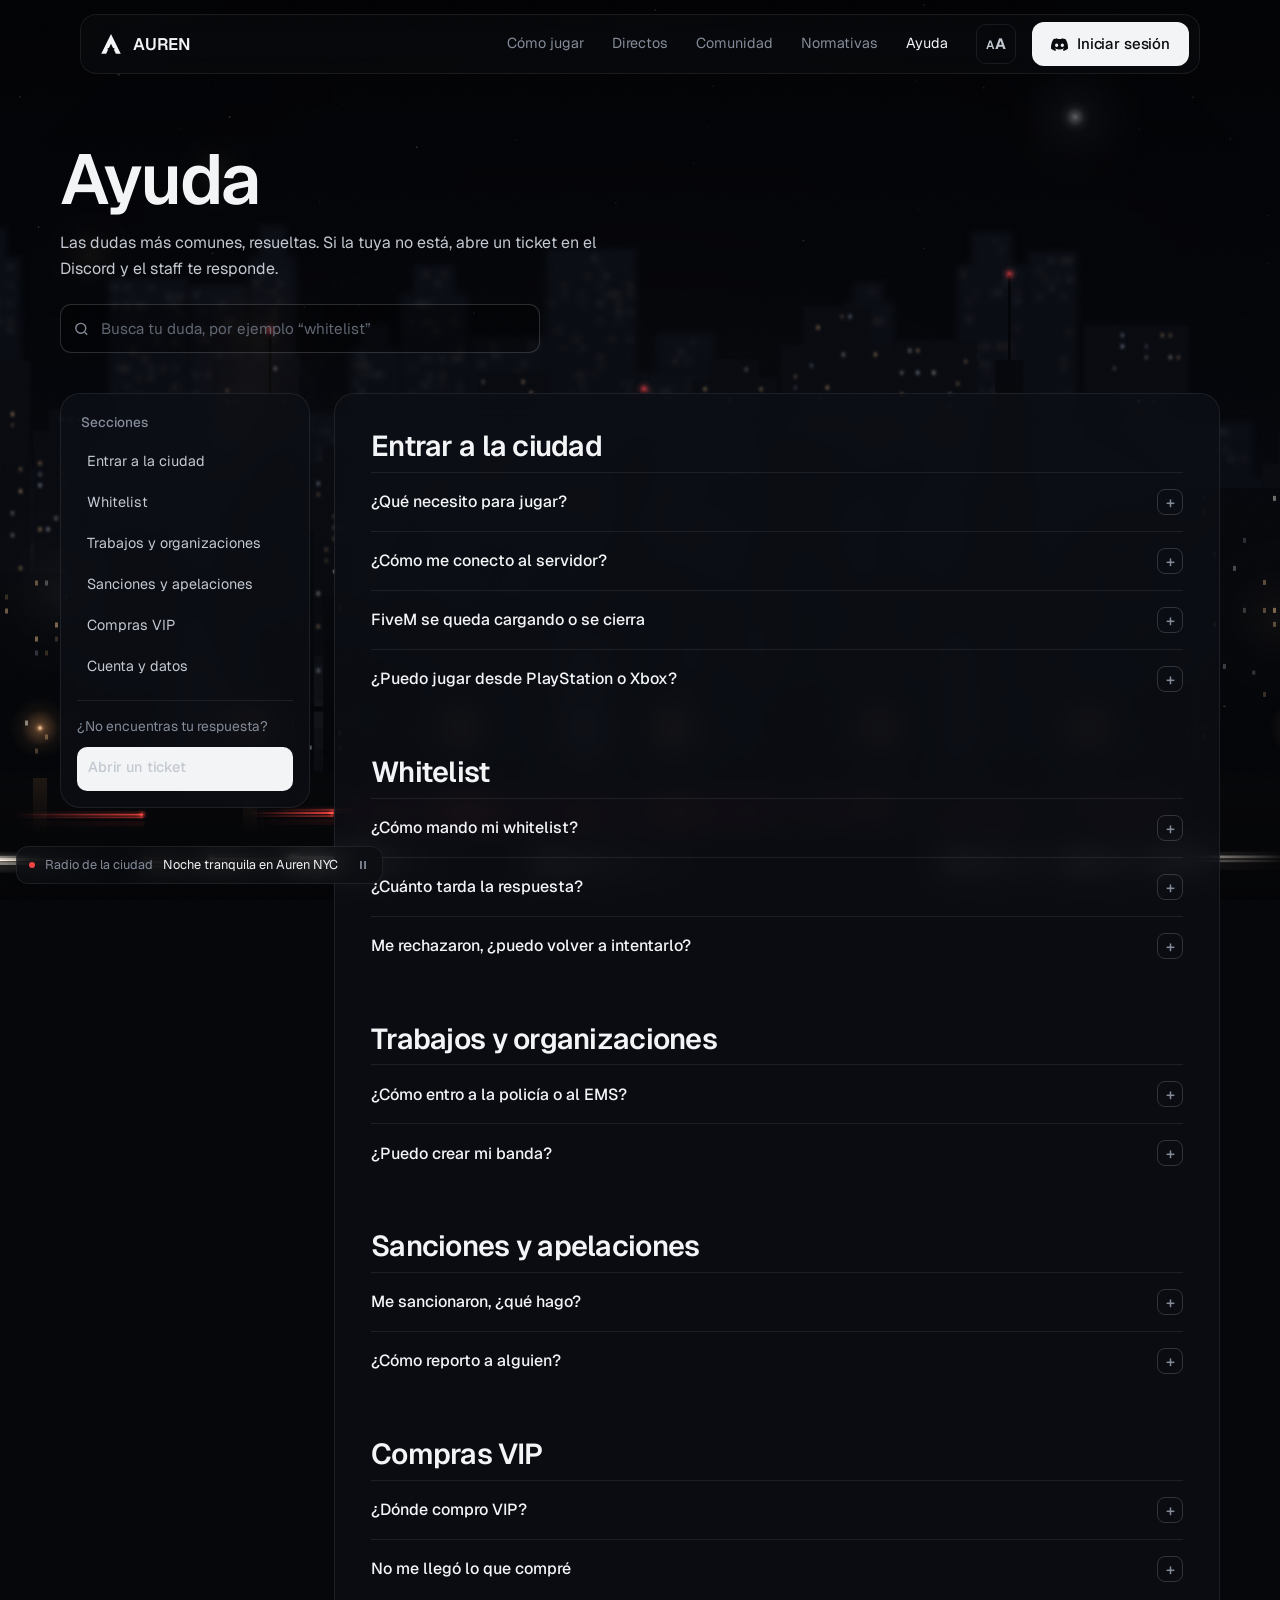
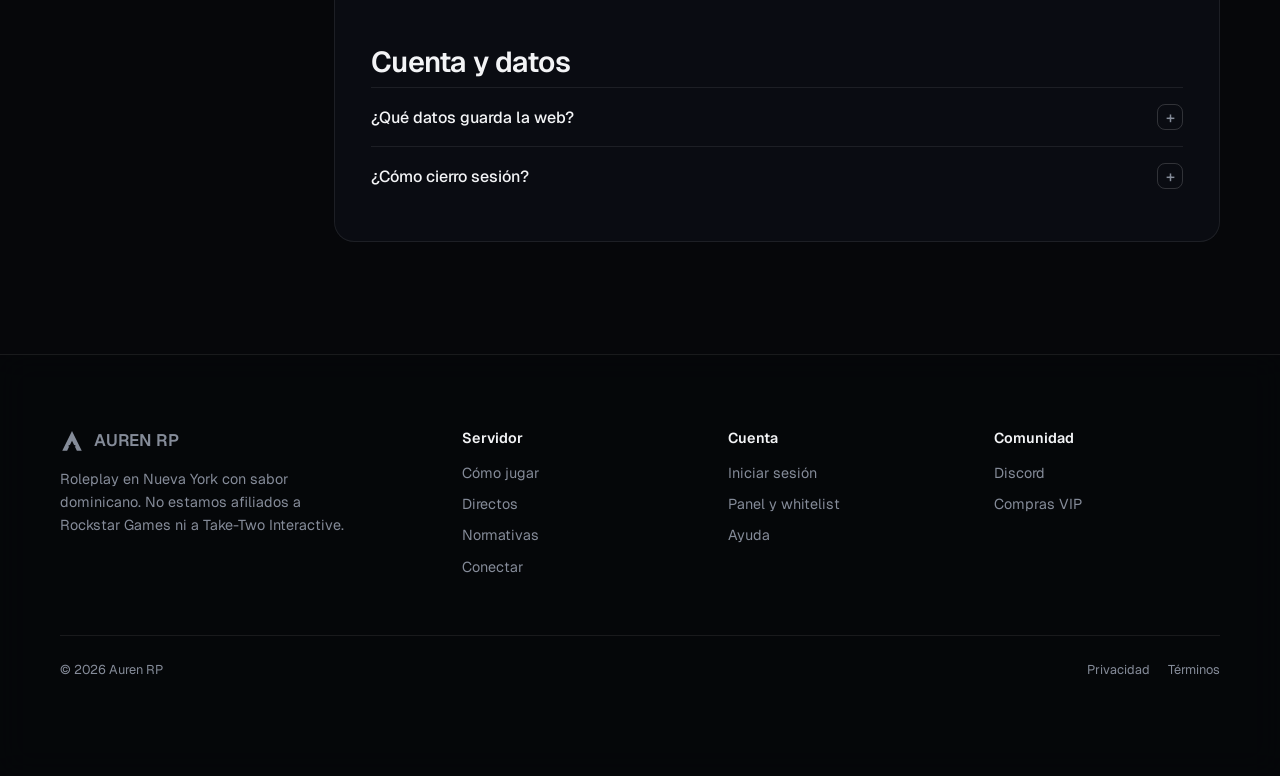
==== public/ayuda.html @ 29934547 "Add files via upload" ====
<!doctype html>
<html lang="es">
<head>
<meta charset="utf-8">
<meta name="viewport" content="width=device-width, initial-scale=1, viewport-fit=cover">
<title>Ayuda · Auren RP</title>
<meta name="description" content="Preguntas frecuentes de Auren RP: cómo entrar, whitelist, trabajos, sanciones, compras VIP y cuenta.">
<meta name="theme-color" content="#06070a">
<link rel="preconnect" href="https://fonts.googleapis.com">
<link rel="preconnect" href="https://fonts.gstatic.com" crossorigin>
<link href="https://fonts.googleapis.com/css2?family=Geist:wght@400;500;600;700&display=swap" rel="stylesheet">
<link rel="stylesheet" href="assets/site.css">
<style>
.help-layout{display:grid;grid-template-columns:250px 1fr;gap:24px;align-items:start}
.help-layout > *{min-width:0}
#faq{padding:clamp(18px,3vw,36px)}
.toc{position:sticky;top:100px;padding:16px}
.toc h2{font-size:.85rem;font-weight:500;color:var(--muted);letter-spacing:0;margin:2px 4px 8px}
.toc ol{list-style:none;display:grid;gap:2px}
.toc a{display:block;padding:8px 10px;border-radius:10px;color:var(--soft);font-size:.9rem}
.toc a:hover{background:var(--surface-2);color:var(--ink)}
.ticket{margin-top:14px;padding-top:14px;border-top:1px solid var(--line);display:grid;gap:10px;font-size:.86rem;color:var(--muted)}
.faq-sec{scroll-margin-top:100px}
.faq-sec + .faq-sec{margin-top:3rem}
.faq-sec h2{font-size:clamp(1.4rem,2.4vw,1.8rem);line-height:1.1;padding-bottom:10px}
details{border-top:1px solid var(--line)}
summary{list-style:none;cursor:pointer;display:flex;justify-content:space-between;align-items:center;gap:16px;padding:16px 0;font-weight:500}
summary::-webkit-details-marker{display:none}
summary .plus{width:26px;height:26px;flex:none;border-radius:8px;border:1px solid var(--line-2);display:grid;place-items:center;color:var(--muted);transition:transform .2s}
details[open] summary .plus{transform:rotate(45deg);color:var(--ink)}
.ans{padding:0 0 18px;color:var(--soft);max-width:66ch;font-size:.95rem}
.ans a{color:var(--ink);text-decoration:underline;text-underline-offset:3px;text-decoration-color:rgba(255,255,255,.35)}
.page-head .search{max-width:480px;margin-top:1.4rem}
.empty{padding:2rem 0;color:var(--muted)}
@media (max-width:960px){
  .help-layout{grid-template-columns:1fr;gap:16px}
  .toc{position:static}
}
</style>
</head>
<body data-page="ayuda" data-city="dim">
<header id="siteHeader"></header>

<main class="wrap">
  <div class="page-head">
    <h1>Ayuda</h1>
    <p>Las dudas más comunes, resueltas. Si la tuya no está, abre un ticket en el Discord y el staff te responde.</p>
    <div class="search">
      <svg viewBox="0 0 24 24" fill="none" stroke="currentColor" stroke-width="2" aria-hidden="true"><circle cx="11" cy="11" r="7"/><path d="m20 20-3.5-3.5"/></svg>
      <input class="input" id="q" type="search" placeholder="Busca tu duda, por ejemplo “whitelist”" aria-label="Buscar en la ayuda" autocomplete="off">
    </div>
  </div>

  <div class="help-layout">
    <nav class="card toc" aria-label="Secciones de ayuda">
      <h2>Secciones</h2>
      <ol id="toc"></ol>
      <div class="ticket">
        ¿No encuentras tu respuesta?
        <a class="btn btn-primary" href="#" data-link="tickets">Abrir un ticket</a>
      </div>
    </nav>
    <div class="card" id="faq"></div>
  </div>
</main>

<footer id="siteFooter"></footer>

<script src="assets/site.js"></script>
<script src="assets/city.js"></script>
<script src="data/ayuda.js"></script>
<script>
(function(){
  const A = window.Auren, F = window.AUREN_AYUDA, esc = A.esc;
  const toc = document.getElementById("toc"), faq = document.getElementById("faq"), q = document.getElementById("q");
  const norm = s => s.normalize("NFD").replace(/[̀-ͯ]/g,"").toLowerCase();
  const strip = s => s.replace(/<[^>]+>/g,"");

  function render(term=""){
    const t = norm(term.trim());
    const secs = F.map(s=>({s, qs: s.preguntas.filter(p=> !t || norm(p.q + " " + strip(p.a)).includes(t))})).filter(x=>x.qs.length);
    toc.innerHTML = F.map(s=>`<li><a href="#${s.id}">${esc(s.nombre)}</a></li>`).join("");
    faq.innerHTML = secs.length ? secs.map(({s,qs})=>`
      <section class="faq-sec" id="${s.id}" style="padding:0">
        <h2>${esc(s.nombre)}</h2>
        ${qs.map(p=>`<details${t?" open":""}><summary>${esc(p.q)}<span class="plus" aria-hidden="true">+</span></summary><div class="ans">${p.a}</div></details>`).join("")}
      </section>`).join("")
      : `<p class="empty">No encontramos nada sobre “${esc(term)}”. Abre un ticket en el Discord y te ayudamos.</p>`;
  }
  q.addEventListener("input", ()=> render(q.value));
  render();
})();
</script>
</body>
</html>
---- public/assets/site.css ----
/* =========================================================
   AUREN RP — estilos compartidos
   Grafito nocturno, blancos suaves y un acento de acero muy discreto
   ========================================================= */
:root{
  --bg:#06070a;
  --bg-2:#0c0f15;
  --surface:rgba(13,16,22,.74);
  --surface-2:rgba(255,255,255,.04);
  --line:rgba(255,255,255,.08);
  --line-2:rgba(255,255,255,.16);
  --ink:#f3f4f6;
  --soft:#c3c8d1;
  --muted:#858c99;
  --accent:#f3f4f6;      /* rellenos sólidos: botón principal, estados activos */
  --on-accent:#0a0b0e;
  --tint:#a9bad6;        /* acero: solo enlaces y foco */
  --ok:#4ade80;
  --warn:#fbbf24;
  --bad:#f87171;
  --font:'Geist', 'Segoe UI', system-ui, -apple-system, sans-serif;
  --radius:14px;
  color-scheme:dark;
}
/* Tamaño de letra (control AA) */
html{font-size:100%}
html[data-text="lg"]{font-size:112.5%}
html[data-text="xl"]{font-size:125%}

*{box-sizing:border-box;margin:0;padding:0}
[hidden]{display:none!important}
html{scroll-behavior:smooth;scroll-padding-top:100px}
body{background:var(--bg);color:var(--ink);font-family:var(--font);font-size:1rem;line-height:1.6;-webkit-font-smoothing:antialiased;overflow-x:hidden;
  font-feature-settings:"ss01","cv11"}
a{color:inherit;text-decoration:none}
img,svg{display:block}
button{font:inherit;color:inherit}
:focus-visible{outline:2px solid var(--tint);outline-offset:3px;border-radius:8px}
.wrap{width:min(1160px,100% - 32px);margin-inline:auto}
main,footer{position:relative;z-index:1}
h1,h2,h3{text-wrap:balance;font-weight:600;letter-spacing:-.025em}
.tnum{font-variant-numeric:tabular-nums}

/* ---------- botones ---------- */
.btn{display:inline-flex;align-items:center;justify-content:center;gap:9px;height:44px;padding:0 18px;border-radius:12px;font-weight:500;font-size:.94rem;
  border:1px solid transparent;cursor:pointer;transition:background .15s,border-color .15s,color .15s;white-space:nowrap;letter-spacing:-.01em}
.btn svg{width:17px;height:17px;flex:none}
.btn-primary{background:var(--accent);color:var(--on-accent)}
.btn-primary:hover{background:#fff}
.btn-ghost{background:var(--surface-2);border-color:var(--line-2);color:var(--ink)}
.btn-ghost:hover{background:rgba(255,255,255,.08)}
.btn[disabled]{opacity:.45;cursor:not-allowed}
.btn-sm{height:36px;padding:0 14px;font-size:.88rem;border-radius:10px}

/* ---------- cabecera ---------- */
.nav{position:fixed;top:14px;left:50%;transform:translateX(-50%);z-index:50;width:min(1120px,100% - 24px);
  display:flex;align-items:center;gap:16px;height:60px;padding:0 10px 0 18px;border-radius:16px;
  background:rgba(10,12,16,.62);backdrop-filter:blur(18px) saturate(140%);-webkit-backdrop-filter:blur(18px) saturate(140%);border:1px solid var(--line)}
.brand{display:flex;align-items:center;gap:10px;font-weight:600;font-size:1.05rem;letter-spacing:-.01em}
.brand svg{width:24px;height:24px}
.nav-links{display:flex;gap:4px;margin-left:auto;font-size:.9rem;color:var(--muted)}
.nav-links a{padding:8px 12px;border-radius:10px;transition:color .15s,background .15s}
.nav-links a:hover{color:var(--ink);background:var(--surface-2)}
.nav-links a[aria-current="page"]{color:var(--ink)}
.icon-btn{width:40px;height:40px;border-radius:10px;border:1px solid var(--line);background:transparent;cursor:pointer;display:grid;place-items:center;flex:none;color:var(--soft)}
.icon-btn:hover{border-color:var(--line-2);color:var(--ink)}
.aa{font-weight:600;font-size:12px;letter-spacing:-.02em}
.aa b{font-size:15px}
.menu-btn{display:none}
.pop{position:absolute;right:0;top:calc(100% + 10px);padding:12px;border-radius:14px;background:#0e1117;border:1px solid var(--line-2);
  box-shadow:0 24px 60px -12px rgba(0,0,0,.85);display:grid;gap:10px;z-index:60}
.textsize{position:relative}
.textsize .pop{width:230px}
.textsize .pop p{font-size:.8rem;color:var(--muted)}
.seg{display:grid;grid-template-columns:repeat(3,1fr);gap:4px;padding:4px;border-radius:10px;background:var(--surface-2);border:1px solid var(--line)}
.seg button{padding:7px 0;border-radius:7px;border:0;background:transparent;cursor:pointer;font-weight:500;font-size:.85rem;color:var(--soft)}
.seg button[aria-pressed="true"]{background:var(--accent);color:var(--on-accent)}

/* auth */
.auth{position:relative}
.user-chip{display:flex;align-items:center;gap:10px;height:40px;padding:0 12px 0 4px;border-radius:12px;border:1px solid var(--line);
  background:var(--surface-2);font-weight:500;font-size:.9rem;cursor:pointer}
.user-chip:hover{border-color:var(--line-2)}
.avatar{width:32px;height:32px;border-radius:9px;background:#1b1f27;display:grid;place-items:center;overflow:hidden;font-weight:600;font-size:15px;flex:none}
.avatar img{width:100%;height:100%;object-fit:cover}
.avatar.lg{width:64px;height:64px;border-radius:16px;font-size:26px}
.user-menu{width:264px}
.who{display:flex;gap:12px;align-items:center}
.who .avatar{width:42px;height:42px;border-radius:11px}
.who b{display:block;font-weight:600}
.who small{color:var(--muted);font-size:.8rem}
.user-menu a{font-size:.9rem;color:var(--soft);padding:6px 4px;border-radius:8px}
.user-menu a:hover{color:var(--ink);background:var(--surface-2)}
.pill{display:inline-flex;align-items:center;gap:8px;font-size:.78rem;font-weight:500;padding:5px 10px;border-radius:999px;border:1px solid var(--line);color:var(--soft);width:max-content;background:var(--surface-2)}
.pill .dot{width:6px;height:6px;border-radius:50%;background:var(--muted)}
.pill.ok .dot{background:var(--ok)}
.pill.warn .dot{background:var(--warn)}
.pill.bad .dot{background:var(--bad)}

.toast{position:fixed;left:50%;bottom:calc(76px + env(safe-area-inset-bottom,0px));transform:translateX(-50%);z-index:80;max-width:min(480px,100% - 32px);
  padding:12px 16px;border-radius:12px;background:#12151c;border:1px solid var(--line-2);font-size:.9rem;box-shadow:0 24px 60px -12px rgba(0,0,0,.85)}

/* ---------- ciudad viva ---------- */
#city{position:fixed;inset:0;width:100%;height:100%;z-index:0;display:block;pointer-events:none}
.radio{position:fixed;z-index:40;left:max(16px, env(safe-area-inset-left, 0px));bottom:calc(16px + env(safe-area-inset-bottom, 0px));
  display:flex;align-items:center;gap:10px;max-width:calc(100% - 32px);height:38px;padding:0 4px 0 12px;border-radius:12px;
  background:rgba(10,12,16,.7);backdrop-filter:blur(14px);-webkit-backdrop-filter:blur(14px);border:1px solid var(--line);font-size:.8rem;color:var(--soft)}
.radio .live{width:6px;height:6px;border-radius:50%;background:#ef4444;flex:none;animation:pulse 1.8s infinite}
.radio .lbl{color:var(--muted);white-space:nowrap}
.radio .msg{white-space:nowrap;overflow:hidden;text-overflow:ellipsis;min-width:0;transition:opacity .4s;color:var(--ink)}
.radio button{flex:none;width:30px;height:30px;border-radius:8px;border:0;background:transparent;cursor:pointer;display:grid;place-items:center;color:var(--muted)}
.radio button:hover{color:var(--ink);background:var(--surface-2)}
@keyframes pulse{50%{opacity:.3}}

/* ---------- secciones ---------- */
section{padding:7rem 0}
.eyebrow{font-size:.85rem;color:var(--muted);margin-bottom:.9rem}
.sec-head{display:flex;justify-content:space-between;align-items:end;gap:24px;margin-bottom:3rem;flex-wrap:wrap}
.sec-head h2{font-size:clamp(2.2rem,4.6vw,3.6rem);line-height:1.02}
.sec-head p{max-width:420px;color:var(--soft)}
.page-head{padding:9rem 0 2.5rem}
.page-head h1{font-size:clamp(2.6rem,6vw,4.4rem);line-height:1}
.page-head p{margin-top:1rem;color:var(--soft);max-width:560px}
.page-head .meta{display:flex;gap:8px;flex-wrap:wrap;margin-top:1.4rem}
.card{background:var(--surface);border:1px solid var(--line);border-radius:20px;backdrop-filter:blur(16px);-webkit-backdrop-filter:blur(16px)}

/* ---------- pie ---------- */
.site-footer{padding:4.5rem 0 calc(6rem + env(safe-area-inset-bottom,0px));margin-top:7rem;border-top:1px solid var(--line);background:rgba(6,7,10,.86);
  backdrop-filter:blur(16px);-webkit-backdrop-filter:blur(16px);font-size:.9rem;color:var(--muted)}
.foot-grid{display:grid;grid-template-columns:1.6fr repeat(3,1fr);gap:40px}
.foot-brand p{margin-top:14px;max-width:300px}
.foot-col h4{font-weight:600;font-size:.9rem;color:var(--ink);margin-bottom:12px}
.foot-col ul{list-style:none;display:grid;gap:8px}
.foot-col a:hover{color:var(--ink)}
.foot-bottom{display:flex;justify-content:space-between;gap:16px;flex-wrap:wrap;margin-top:3.5rem;padding-top:1.5rem;border-top:1px solid var(--line);font-size:.8rem}
.foot-bottom nav{display:flex;gap:18px}
.foot-bottom a:hover{color:var(--ink)}

/* ---------- formularios ---------- */
.field{display:grid;gap:6px}
.field label{font-weight:500;font-size:.92rem}
.field small{color:var(--muted);font-size:.8rem}
.input,textarea.input,select.input{width:100%;padding:.72rem .9rem;border-radius:11px;border:1px solid var(--line-2);background:rgba(0,0,0,.35);color:var(--ink);font:inherit;font-size:.95rem;
  transition:border-color .15s,background .15s}
.input::placeholder{color:#5f6672}
textarea.input{min-height:130px;resize:vertical}
.input:focus{outline:none;border-color:rgba(255,255,255,.45);background:rgba(0,0,0,.5)}
.search{position:relative}
.search svg{position:absolute;left:13px;top:50%;transform:translateY(-50%);width:17px;height:17px;color:var(--muted)}
.search .input{padding-left:40px}

/* ---------- responsive ---------- */
@media (max-width:960px){
  .nav-links{display:none;position:absolute;top:66px;left:0;right:0;flex-direction:column;gap:0;padding:8px;border-radius:16px;background:rgba(10,12,16,.97);border:1px solid var(--line)}
  .nav-links.open{display:flex}
  .nav-links a{padding:13px 14px}
  .menu-btn{display:grid}
  .nav{gap:8px;padding-left:14px}
  .textsize{margin-left:auto}
  .nav .btn{height:40px;padding:0 14px;font-size:.88rem}
  .user-chip .uname{display:none}
  .user-chip{padding-right:4px}
  .foot-grid{grid-template-columns:1fr 1fr}
  .foot-brand{grid-column:1/-1}
  section{padding:5rem 0}
}
@media (max-width:560px){
  .radio .lbl{display:none}
  .nav .btn .lbl-long{display:none}
  .brand span{display:none}
}
@media (prefers-reduced-motion:reduce){
  *{animation:none!important;transition:none!important;scroll-behavior:auto!important}
}
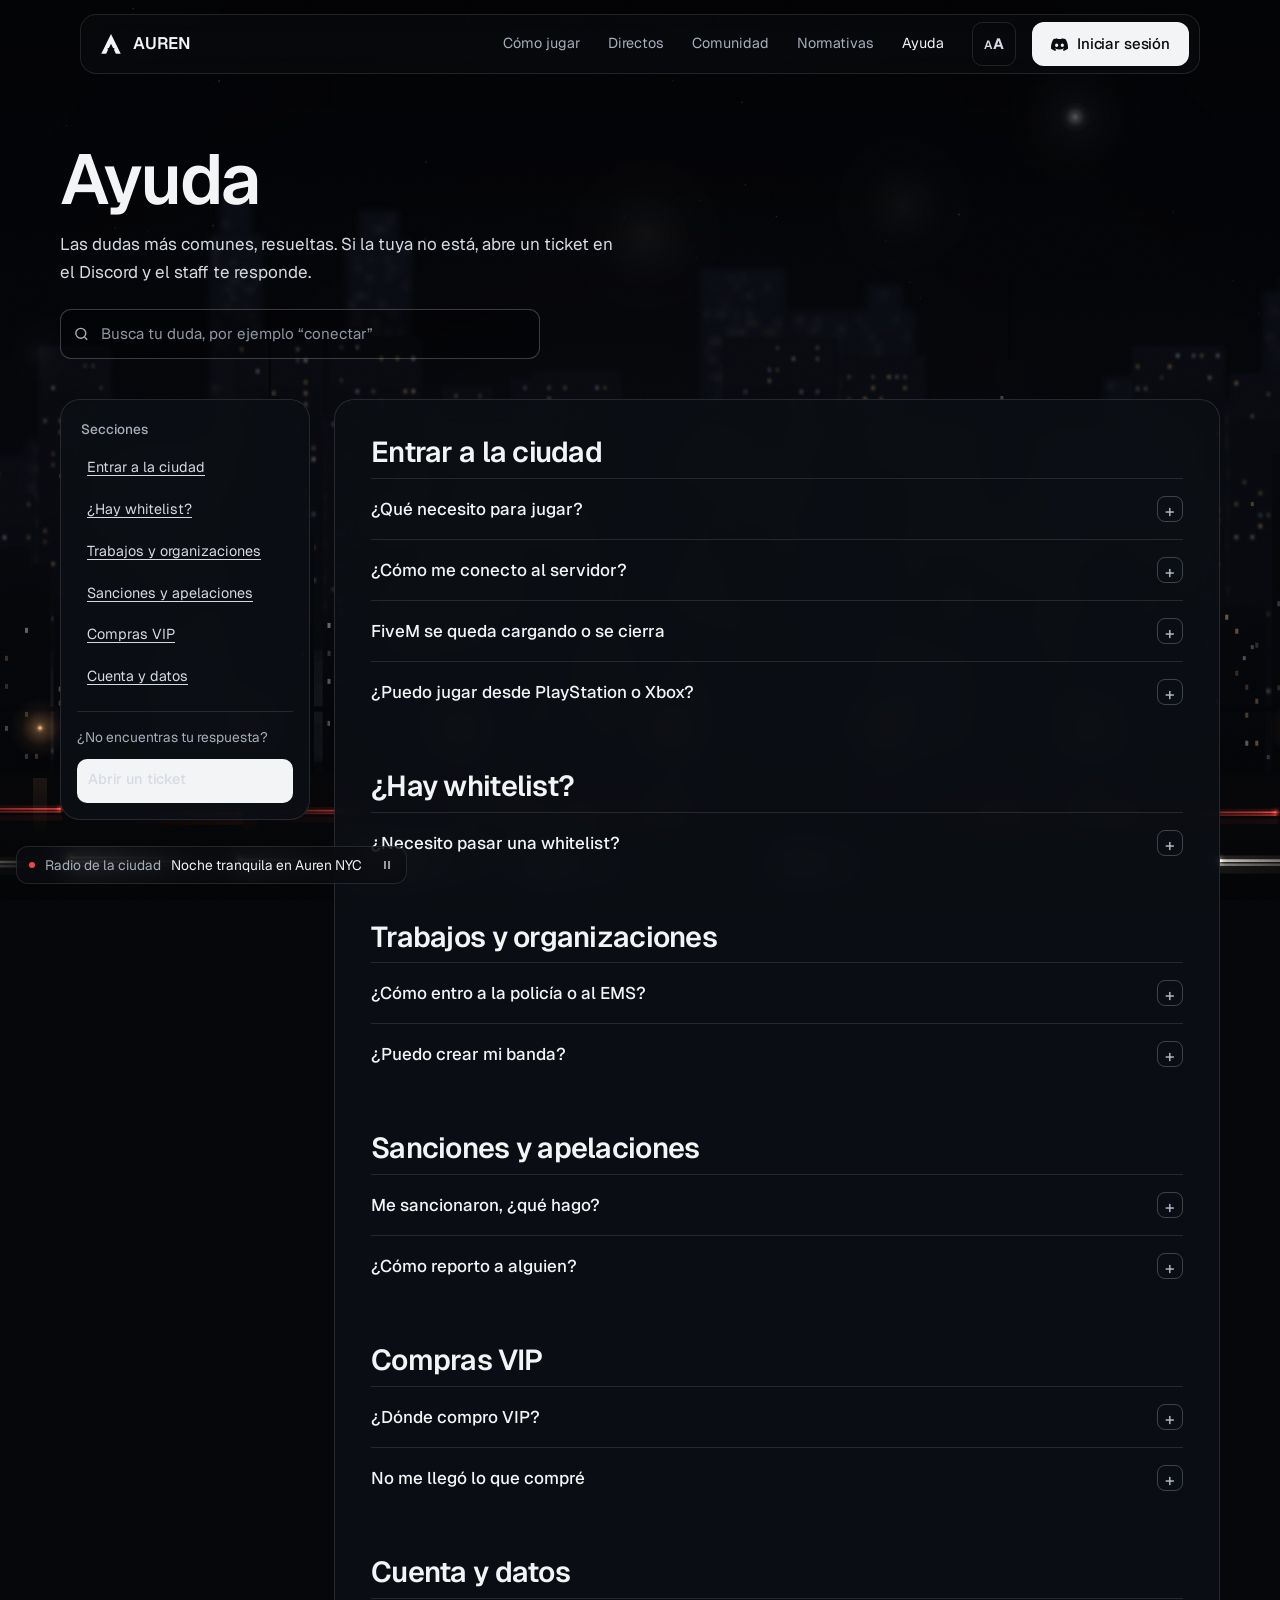
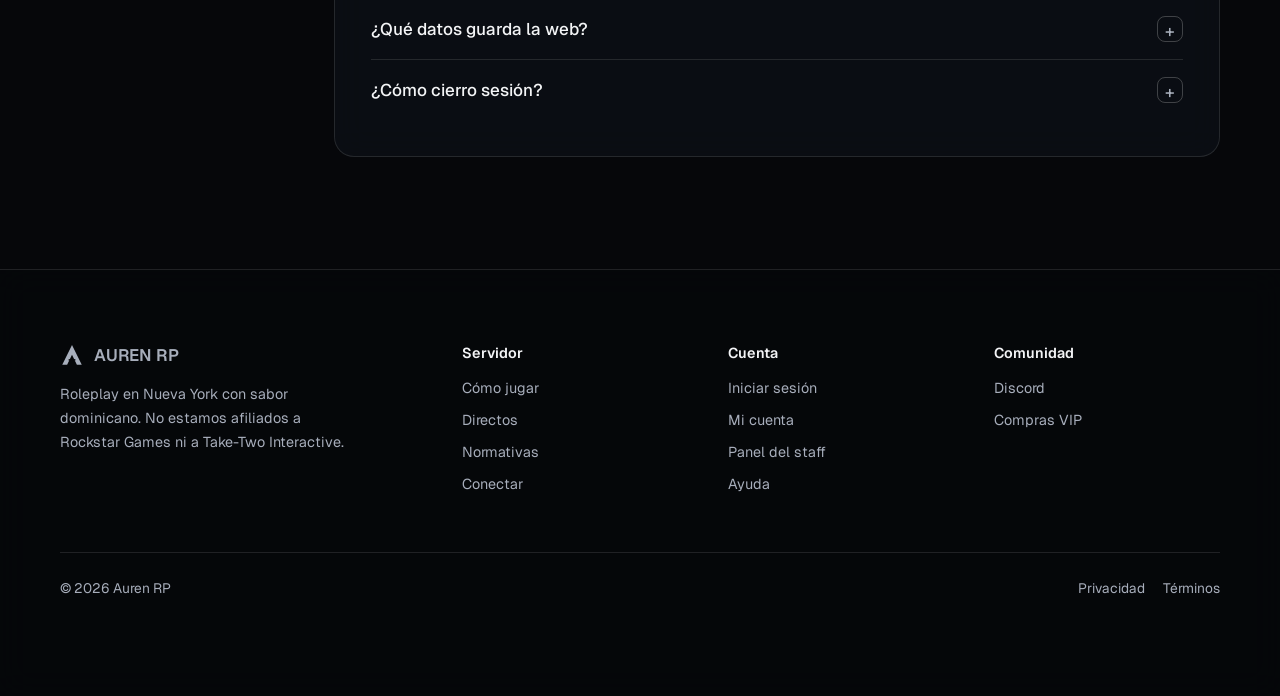
==== commit 07ebfdc0: "Add files via upload" ====
--- a/public/ayuda.html
+++ b/public/ayuda.html
@@ -4,7 +4,7 @@
 <meta charset="utf-8">
 <meta name="viewport" content="width=device-width, initial-scale=1, viewport-fit=cover">
 <title>Ayuda · Auren RP</title>
-<meta name="description" content="Preguntas frecuentes de Auren RP: cómo entrar, whitelist, trabajos, sanciones, compras VIP y cuenta.">
+<meta name="description" content="Preguntas frecuentes de Auren RP: cómo entrar, trabajos, sanciones, compras VIP y cuenta.">
 <meta name="theme-color" content="#06070a">
 <link rel="preconnect" href="https://fonts.googleapis.com">
 <link rel="preconnect" href="https://fonts.gstatic.com" crossorigin>
@@ -47,7 +47,7 @@
     <p>Las dudas más comunes, resueltas. Si la tuya no está, abre un ticket en el Discord y el staff te responde.</p>
     <div class="search">
       <svg viewBox="0 0 24 24" fill="none" stroke="currentColor" stroke-width="2" aria-hidden="true"><circle cx="11" cy="11" r="7"/><path d="m20 20-3.5-3.5"/></svg>
-      <input class="input" id="q" type="search" placeholder="Busca tu duda, por ejemplo “whitelist”" aria-label="Buscar en la ayuda" autocomplete="off">
+      <input class="input" id="q" type="search" placeholder="Busca tu duda, por ejemplo “conectar”" aria-label="Buscar en la ayuda" autocomplete="off">
     </div>
   </div>
 
--- a/public/assets/site.css
+++ b/public/assets/site.css
@@ -5,16 +5,17 @@
 :root{
   --bg:#06070a;
   --bg-2:#0c0f15;
-  --surface:rgba(13,16,22,.74);
+  --surface:rgba(12,15,21,.9);
   --surface-2:rgba(255,255,255,.04);
-  --line:rgba(255,255,255,.08);
-  --line-2:rgba(255,255,255,.16);
+  --line:rgba(255,255,255,.11);
+  --line-2:rgba(255,255,255,.22);
   --ink:#f3f4f6;
-  --soft:#c3c8d1;
-  --muted:#858c99;
+  --soft:#d6dae1;
+  --muted:#a7aebb;
   --accent:#f3f4f6;      /* rellenos sólidos: botón principal, estados activos */
   --on-accent:#0a0b0e;
-  --tint:#a9bad6;        /* acero: solo enlaces y foco */
+  --tint:#b9c8e2;        /* acero: solo enlaces */
+  --focus:#ffd76a;       /* anillo de foco muy visible */
   --ok:#4ade80;
   --warn:#fbbf24;
   --bad:#f87171;
@@ -30,16 +31,37 @@
 *{box-sizing:border-box;margin:0;padding:0}
 [hidden]{display:none!important}
 html{scroll-behavior:smooth;scroll-padding-top:100px}
-body{background:var(--bg);color:var(--ink);font-family:var(--font);font-size:1rem;line-height:1.6;-webkit-font-smoothing:antialiased;overflow-x:hidden;
+body{background:var(--bg);color:var(--ink);font-family:var(--font);font-size:1.0625rem;line-height:1.65;-webkit-font-smoothing:antialiased;overflow-x:hidden;
   font-feature-settings:"ss01","cv11"}
 a{color:inherit;text-decoration:none}
 img,svg{display:block}
 button{font:inherit;color:inherit}
-:focus-visible{outline:2px solid var(--tint);outline-offset:3px;border-radius:8px}
+:focus-visible{outline:3px solid var(--focus);outline-offset:3px;border-radius:8px}
 .wrap{width:min(1160px,100% - 32px);margin-inline:auto}
 main,footer{position:relative;z-index:1}
 h1,h2,h3{text-wrap:balance;font-weight:600;letter-spacing:-.025em}
 .tnum{font-variant-numeric:tabular-nums}
+
+/* ---------- lectura y accesibilidad ---------- */
+.skip-link{position:fixed;left:16px;top:-80px;z-index:100;padding:12px 18px;border-radius:12px;background:var(--focus);color:#111;font-weight:600;transition:top .15s}
+.skip-link:focus{top:16px}
+main a:not(.btn):not(.link):not(.stream):not(.rcode){text-decoration:underline;text-underline-offset:3px;text-decoration-thickness:1px}
+.sr-only{position:absolute;width:1px;height:1px;padding:0;margin:-1px;overflow:hidden;clip:rect(0,0,0,0);white-space:nowrap;border:0}
+/* Letra de alta legibilidad (Atkinson Hyperlegible, pensada para baja visión) */
+html[data-font="legible"]{--font:'Atkinson Hyperlegible Next','Atkinson Hyperlegible','Verdana',system-ui,sans-serif}
+html[data-font="legible"] body{letter-spacing:.01em}
+html[data-font="legible"] h1,html[data-font="legible"] h2,html[data-font="legible"] h3{letter-spacing:-.005em}
+/* Alto contraste: fondo negro liso, texto blanco, bordes marcados y sin la ciudad animada */
+html[data-contrast="high"]{--bg:#000;--surface:#000;--surface-2:#141414;--line:rgba(255,255,255,.45);--line-2:rgba(255,255,255,.7);--ink:#fff;--soft:#fff;--muted:#e8e8e8;--tint:#fff}
+html[data-contrast="high"] #city,html[data-contrast="high"] .grain{display:none}
+html[data-contrast="high"] .card,html[data-contrast="high"] .nav,html[data-contrast="high"] .site-footer,html[data-contrast="high"] .radio{backdrop-filter:none;-webkit-backdrop-filter:none;background:#000}
+html[data-contrast="high"] .hero h1{background:none;-webkit-background-clip:initial;background-clip:initial;color:#fff}
+html[data-contrast="high"] .btn-ghost{border-color:#fff}
+@media (prefers-contrast: more){
+  html:not([data-contrast="normal"]){--surface:#000;--line:rgba(255,255,255,.4);--line-2:rgba(255,255,255,.65);--soft:#fff;--muted:#e8e8e8}
+}
+/* Menos movimiento */
+html[data-motion="reduce"] *{animation:none!important;transition:none!important;scroll-behavior:auto!important}
 
 /* ---------- botones ---------- */
 .btn{display:inline-flex;align-items:center;justify-content:center;gap:9px;height:44px;padding:0 18px;border-radius:12px;font-weight:500;font-size:.94rem;
@@ -62,7 +84,7 @@
 .nav-links a{padding:8px 12px;border-radius:10px;transition:color .15s,background .15s}
 .nav-links a:hover{color:var(--ink);background:var(--surface-2)}
 .nav-links a[aria-current="page"]{color:var(--ink)}
-.icon-btn{width:40px;height:40px;border-radius:10px;border:1px solid var(--line);background:transparent;cursor:pointer;display:grid;place-items:center;flex:none;color:var(--soft)}
+.icon-btn{width:44px;height:44px;border-radius:10px;border:1px solid var(--line);background:transparent;cursor:pointer;display:grid;place-items:center;flex:none;color:var(--soft)}
 .icon-btn:hover{border-color:var(--line-2);color:var(--ink)}
 .aa{font-weight:600;font-size:12px;letter-spacing:-.02em}
 .aa b{font-size:15px}
@@ -70,8 +92,14 @@
 .pop{position:absolute;right:0;top:calc(100% + 10px);padding:12px;border-radius:14px;background:#0e1117;border:1px solid var(--line-2);
   box-shadow:0 24px 60px -12px rgba(0,0,0,.85);display:grid;gap:10px;z-index:60}
 .textsize{position:relative}
-.textsize .pop{width:230px}
-.textsize .pop p{font-size:.8rem;color:var(--muted)}
+.textsize .pop{width:290px;gap:14px}
+.opt{display:flex;align-items:center;justify-content:space-between;gap:12px;width:100%;padding:10px 12px;border-radius:10px;border:1px solid var(--line);background:transparent;cursor:pointer;text-align:left;font-size:.92rem;color:var(--ink)}
+.opt small{display:block;color:var(--muted);font-size:.85rem}
+.opt .sw{width:40px;height:24px;border-radius:999px;background:#2a2f39;position:relative;flex:none;transition:background .15s}
+.opt .sw::after{content:"";position:absolute;top:3px;left:3px;width:18px;height:18px;border-radius:50%;background:#fff;transition:transform .15s}
+.opt[aria-pressed="true"] .sw{background:#22c55e}
+.opt[aria-pressed="true"] .sw::after{transform:translateX(16px)}
+.textsize .pop p{font-size:.88rem;color:var(--muted)}
 .seg{display:grid;grid-template-columns:repeat(3,1fr);gap:4px;padding:4px;border-radius:10px;background:var(--surface-2);border:1px solid var(--line)}
 .seg button{padding:7px 0;border-radius:7px;border:0;background:transparent;cursor:pointer;font-weight:500;font-size:.85rem;color:var(--soft)}
 .seg button[aria-pressed="true"]{background:var(--accent);color:var(--on-accent)}
@@ -88,10 +116,10 @@
 .who{display:flex;gap:12px;align-items:center}
 .who .avatar{width:42px;height:42px;border-radius:11px}
 .who b{display:block;font-weight:600}
-.who small{color:var(--muted);font-size:.8rem}
+.who small{color:var(--muted);font-size:.86rem}
 .user-menu a{font-size:.9rem;color:var(--soft);padding:6px 4px;border-radius:8px}
 .user-menu a:hover{color:var(--ink);background:var(--surface-2)}
-.pill{display:inline-flex;align-items:center;gap:8px;font-size:.78rem;font-weight:500;padding:5px 10px;border-radius:999px;border:1px solid var(--line);color:var(--soft);width:max-content;background:var(--surface-2)}
+.pill{display:inline-flex;align-items:center;gap:8px;font-size:.85rem;font-weight:500;padding:5px 10px;border-radius:999px;border:1px solid var(--line);color:var(--soft);width:max-content;background:var(--surface-2)}
 .pill .dot{width:6px;height:6px;border-radius:50%;background:var(--muted)}
 .pill.ok .dot{background:var(--ok)}
 .pill.warn .dot{background:var(--warn)}
@@ -104,7 +132,7 @@
 #city{position:fixed;inset:0;width:100%;height:100%;z-index:0;display:block;pointer-events:none}
 .radio{position:fixed;z-index:40;left:max(16px, env(safe-area-inset-left, 0px));bottom:calc(16px + env(safe-area-inset-bottom, 0px));
   display:flex;align-items:center;gap:10px;max-width:calc(100% - 32px);height:38px;padding:0 4px 0 12px;border-radius:12px;
-  background:rgba(10,12,16,.7);backdrop-filter:blur(14px);-webkit-backdrop-filter:blur(14px);border:1px solid var(--line);font-size:.8rem;color:var(--soft)}
+  background:rgba(10,12,16,.7);backdrop-filter:blur(14px);-webkit-backdrop-filter:blur(14px);border:1px solid var(--line);font-size:.86rem;color:var(--soft)}
 .radio .live{width:6px;height:6px;border-radius:50%;background:#ef4444;flex:none;animation:pulse 1.8s infinite}
 .radio .lbl{color:var(--muted);white-space:nowrap}
 .radio .msg{white-space:nowrap;overflow:hidden;text-overflow:ellipsis;min-width:0;transition:opacity .4s;color:var(--ink)}
@@ -132,17 +160,17 @@
 .foot-col h4{font-weight:600;font-size:.9rem;color:var(--ink);margin-bottom:12px}
 .foot-col ul{list-style:none;display:grid;gap:8px}
 .foot-col a:hover{color:var(--ink)}
-.foot-bottom{display:flex;justify-content:space-between;gap:16px;flex-wrap:wrap;margin-top:3.5rem;padding-top:1.5rem;border-top:1px solid var(--line);font-size:.8rem}
+.foot-bottom{display:flex;justify-content:space-between;gap:16px;flex-wrap:wrap;margin-top:3.5rem;padding-top:1.5rem;border-top:1px solid var(--line);font-size:.86rem}
 .foot-bottom nav{display:flex;gap:18px}
 .foot-bottom a:hover{color:var(--ink)}
 
 /* ---------- formularios ---------- */
 .field{display:grid;gap:6px}
 .field label{font-weight:500;font-size:.92rem}
-.field small{color:var(--muted);font-size:.8rem}
+.field small{color:var(--muted);font-size:.86rem}
 .input,textarea.input,select.input{width:100%;padding:.72rem .9rem;border-radius:11px;border:1px solid var(--line-2);background:rgba(0,0,0,.35);color:var(--ink);font:inherit;font-size:.95rem;
   transition:border-color .15s,background .15s}
-.input::placeholder{color:#5f6672}
+.input::placeholder{color:#8f96a2}
 textarea.input{min-height:130px;resize:vertical}
 .input:focus{outline:none;border-color:rgba(255,255,255,.45);background:rgba(0,0,0,.5)}
 .search{position:relative}
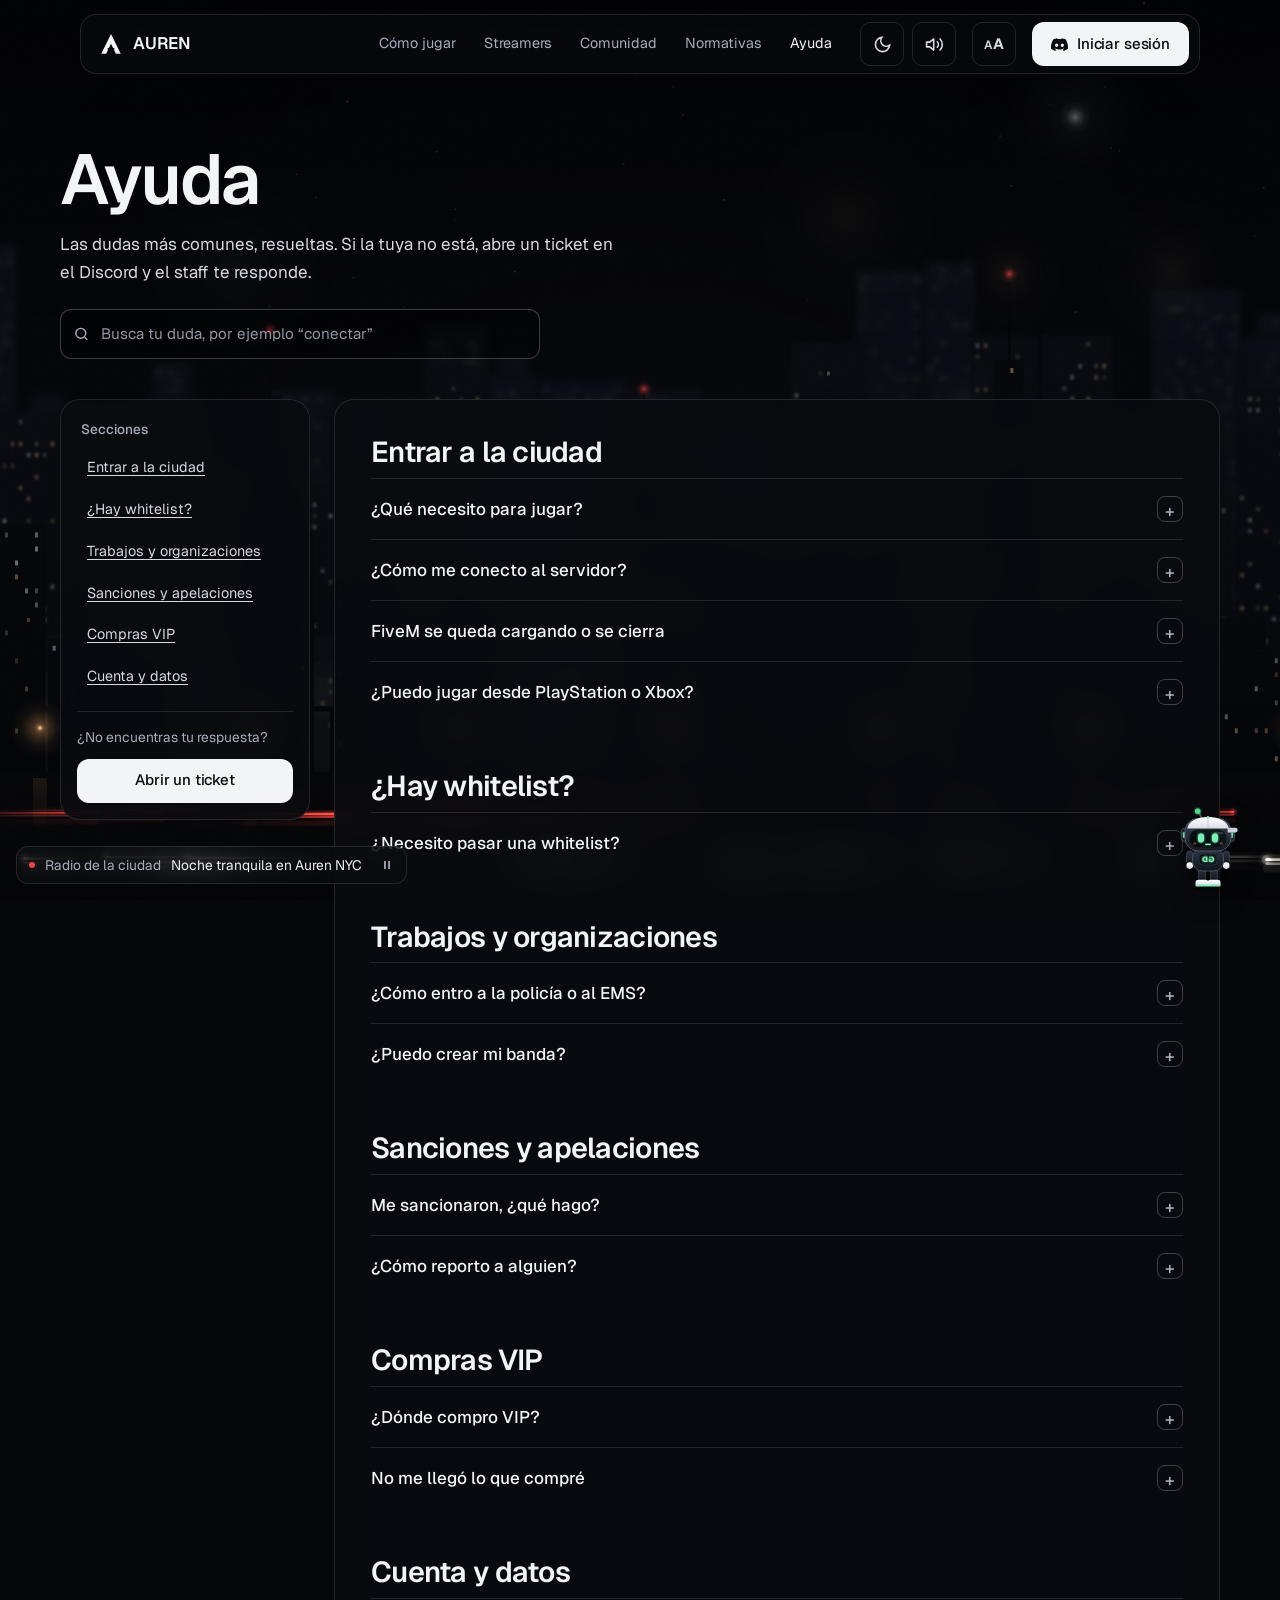
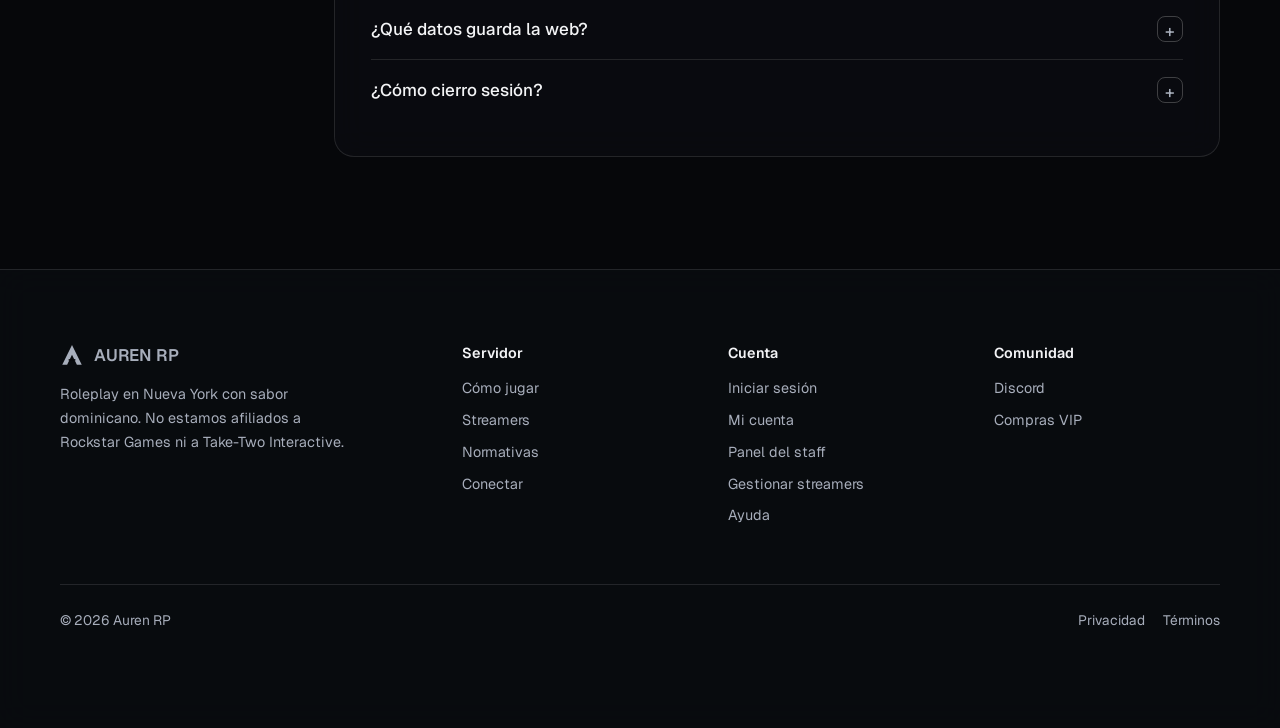
==== commit da4ff4ff: "Add files via upload" ====
--- a/public/ayuda.html
+++ b/public/ayuda.html
@@ -2,6 +2,7 @@
 <html lang="es">
 <head>
 <meta charset="utf-8">
+<script>try{var t=localStorage.getItem("auren_theme");if(t==="light"){document.documentElement.dataset.theme="light"}if(localStorage.getItem("auren_sound")==="off"){document.documentElement.dataset.sound="off"}}catch(e){}</script>
 <meta name="viewport" content="width=device-width, initial-scale=1, viewport-fit=cover">
 <title>Ayuda · Auren RP</title>
 <meta name="description" content="Preguntas frecuentes de Auren RP: cómo entrar, trabajos, sanciones, compras VIP y cuenta.">
@@ -17,8 +18,8 @@
 .toc{position:sticky;top:100px;padding:16px}
 .toc h2{font-size:.85rem;font-weight:500;color:var(--muted);letter-spacing:0;margin:2px 4px 8px}
 .toc ol{list-style:none;display:grid;gap:2px}
-.toc a{display:block;padding:8px 10px;border-radius:10px;color:var(--soft);font-size:.9rem}
-.toc a:hover{background:var(--surface-2);color:var(--ink)}
+.toc a:not(.btn){display:block;padding:8px 10px;border-radius:10px;color:var(--soft);font-size:.9rem}
+.toc a:not(.btn):hover{background:var(--surface-2);color:var(--ink)}
 .ticket{margin-top:14px;padding-top:14px;border-top:1px solid var(--line);display:grid;gap:10px;font-size:.86rem;color:var(--muted)}
 .faq-sec{scroll-margin-top:100px}
 .faq-sec + .faq-sec{margin-top:3rem}
@@ -29,7 +30,7 @@
 summary .plus{width:26px;height:26px;flex:none;border-radius:8px;border:1px solid var(--line-2);display:grid;place-items:center;color:var(--muted);transition:transform .2s}
 details[open] summary .plus{transform:rotate(45deg);color:var(--ink)}
 .ans{padding:0 0 18px;color:var(--soft);max-width:66ch;font-size:.95rem}
-.ans a{color:var(--ink);text-decoration:underline;text-underline-offset:3px;text-decoration-color:rgba(255,255,255,.35)}
+.ans a{color:var(--ink);text-decoration:underline;text-underline-offset:3px;text-decoration-color:rgb(var(--fg) / .35)}
 .page-head .search{max-width:480px;margin-top:1.4rem}
 .empty{padding:2rem 0;color:var(--muted)}
 @media (max-width:960px){
--- a/public/assets/site.css
+++ b/public/assets/site.css
@@ -3,12 +3,19 @@
    Grafito nocturno, blancos suaves y un acento de acero muy discreto
    ========================================================= */
 :root{
+  /* colores base en RGB (se cambian en el modo blanco) */
+  --fg:255 255 255;      /* líneas y rellenos suaves */
+  --bgc:10 12 16;        /* superficies de cristal */
+  --sink:0 0 0;          /* sombras y huecos */
+  --panel:#0d1016;       /* paneles y diálogos */
+  --panel-2:#0b0d12;
+  --chip:#1b1f27;
   --bg:#06070a;
   --bg-2:#0c0f15;
-  --surface:rgba(12,15,21,.9);
-  --surface-2:rgba(255,255,255,.04);
-  --line:rgba(255,255,255,.11);
-  --line-2:rgba(255,255,255,.22);
+  --surface:rgb(var(--bgc) / .9);
+  --surface-2:rgb(var(--fg) / .04);
+  --line:rgb(var(--fg) / .11);
+  --line-2:rgb(var(--fg) / .22);
   --ink:#f3f4f6;
   --soft:#d6dae1;
   --muted:#a7aebb;
@@ -23,6 +30,55 @@
   --radius:14px;
   color-scheme:dark;
 }
+/* ---------- Modo blanco ---------- */
+html[data-theme="light"]{
+  --fg:10 12 16; --bgc:255 255 255; --sink:90 100 120;
+  --panel:#ffffff; --panel-2:#f3f4f7; --chip:#e7eaef;
+  --bg:#eef0f3; --bg-2:#ffffff;
+  --surface:rgb(255 255 255 / .9); --surface-2:rgb(10 12 16 / .045);
+  --line:rgb(10 12 16 / .13); --line-2:rgb(10 12 16 / .26);
+  --ink:#0b0d12; --soft:#2b313c; --muted:#58606e;
+  --accent:#0b0d12; --on-accent:#ffffff; --tint:#24538f; --focus:#c2410c;
+  --ok:#15803d; --warn:#b45309; --bad:#b91c1c;
+  color-scheme:light;
+}
+html[data-theme="light"] body{background:radial-gradient(1200px 600px at 70% -10%,#ffffff,transparent 70%),var(--bg)}
+html[data-theme="light"] #city{display:none}
+html[data-theme="light"] .grain{display:none}
+html[data-theme="light"] .btn-primary:hover{background:#262b35}
+html[data-theme="light"] .hero h1{background:linear-gradient(180deg,#0b0d12 30%,rgb(10 12 16 / .55));-webkit-background-clip:text;background-clip:text;color:transparent}
+html[data-theme="light"] .skip-link{color:#fff}
+html[data-theme="light"] .note,html[data-theme="light"] .nota,html[data-theme="light"] .demo-note,html[data-theme="light"] .warn{color:#7a4300;background:rgb(251 191 36 / .14);border-color:rgb(180 83 9 / .35)}
+html[data-theme="light"] .tag.ok{color:#166534}
+html[data-theme="light"] .tag.bad,html[data-theme="light"] .acard.danger b,html[data-theme="light"] .btn-danger,html[data-theme="light"] .form-err,html[data-theme="light"] .tabla dd.no{color:#b91c1c}
+html[data-theme="light"] .tag.warn{color:#92400e}
+html[data-theme="light"] .ejemplo code{background:#e9ecf1;color:#0b0d12}
+html[data-theme="light"] .sx-title{background:linear-gradient(100deg,#6b7280 0%,#0b0d12 30%,#4b5563 40%,#0b0d12 50%,#6b7280 80%) 0 0/250% 100%;-webkit-background-clip:text;background-clip:text;color:transparent}
+html[data-theme="light"] .sx-stat.live b{color:#dc2626}
+html[data-theme="light"] .spot small.k{color:#c2410c}
+html[data-theme="light"] .gd-bubble,html[data-theme="light"] .gd-bubble::after{background:#0b0d12;color:#f3f4f6}
+html[data-theme="light"] .gd-m.me,html[data-theme="light"] .gd-form button{background:#0b0d12;color:#fff}
+html[data-theme="light"] .input,html[data-theme="light"] .gd-form input,html[data-theme="light"] .mrow .input{background:#fff}
+html[data-theme="light"] .opt .sw{background:#c9ced7}
+html[data-theme="light"] .opt[aria-pressed="true"] .sw{background:#16a34a}
+html[data-theme="light"] .screen-ph{color:#d6dae1}
+html[data-theme="light"] .screen-ph b{color:#fff}
+html[data-theme="light"] .top.r1 .medal{color:#a16207}
+html[data-theme="light"] .top.r2 .medal{color:#4b5563}
+html[data-theme="light"] .top.r3 .medal{color:#9a5b2c}
+html[data-theme="light"] .pop{box-shadow:0 20px 50px -12px rgb(20 30 50 / .25)}
+html[data-theme="light"] .gd svg{filter:drop-shadow(0 6px 10px rgb(20 30 50 / .28))}
+html[data-theme="light"][data-contrast="high"]{--fg:255 255 255;--bgc:0 0 0;--sink:0 0 0;--panel:#000;--panel-2:#000;--chip:#141414;--accent:#f3f4f6;--on-accent:#0a0b0e;--focus:#ffd76a;color-scheme:dark}
+.quick-btns{display:flex;gap:8px}
+.theme-btn svg,.snd-btn svg{width:19px;height:19px}
+.theme-btn .sun{display:none}
+html[data-theme="light"] .theme-btn .sun{display:block}
+html[data-theme="light"] .theme-btn .moon{display:none}
+.snd-btn .off{display:none}
+html[data-sound="off"] .snd-btn .on{display:none}
+html[data-sound="off"] .snd-btn .off{display:block}
+@media (max-width:700px){ .quick-btns{display:none} }
+
 /* Tamaño de letra (control AA) */
 html{font-size:100%}
 html[data-text="lg"]{font-size:112.5%}
@@ -52,13 +108,13 @@
 html[data-font="legible"] body{letter-spacing:.01em}
 html[data-font="legible"] h1,html[data-font="legible"] h2,html[data-font="legible"] h3{letter-spacing:-.005em}
 /* Alto contraste: fondo negro liso, texto blanco, bordes marcados y sin la ciudad animada */
-html[data-contrast="high"]{--bg:#000;--surface:#000;--surface-2:#141414;--line:rgba(255,255,255,.45);--line-2:rgba(255,255,255,.7);--ink:#fff;--soft:#fff;--muted:#e8e8e8;--tint:#fff}
+html[data-contrast="high"]{--bg:#000;--surface:#000;--surface-2:#141414;--line:rgb(var(--fg) / .45);--line-2:rgb(var(--fg) / .7);--ink:#fff;--soft:#fff;--muted:#e8e8e8;--tint:#fff}
 html[data-contrast="high"] #city,html[data-contrast="high"] .grain{display:none}
 html[data-contrast="high"] .card,html[data-contrast="high"] .nav,html[data-contrast="high"] .site-footer,html[data-contrast="high"] .radio{backdrop-filter:none;-webkit-backdrop-filter:none;background:#000}
 html[data-contrast="high"] .hero h1{background:none;-webkit-background-clip:initial;background-clip:initial;color:#fff}
 html[data-contrast="high"] .btn-ghost{border-color:#fff}
 @media (prefers-contrast: more){
-  html:not([data-contrast="normal"]){--surface:#000;--line:rgba(255,255,255,.4);--line-2:rgba(255,255,255,.65);--soft:#fff;--muted:#e8e8e8}
+  html:not([data-contrast="normal"]){--surface:#000;--line:rgb(var(--fg) / .4);--line-2:rgb(var(--fg) / .65);--soft:#fff;--muted:#e8e8e8}
 }
 /* Menos movimiento */
 html[data-motion="reduce"] *{animation:none!important;transition:none!important;scroll-behavior:auto!important}
@@ -70,14 +126,14 @@
 .btn-primary{background:var(--accent);color:var(--on-accent)}
 .btn-primary:hover{background:#fff}
 .btn-ghost{background:var(--surface-2);border-color:var(--line-2);color:var(--ink)}
-.btn-ghost:hover{background:rgba(255,255,255,.08)}
+.btn-ghost:hover{background:rgb(var(--fg) / .08)}
 .btn[disabled]{opacity:.45;cursor:not-allowed}
 .btn-sm{height:36px;padding:0 14px;font-size:.88rem;border-radius:10px}
 
 /* ---------- cabecera ---------- */
 .nav{position:fixed;top:14px;left:50%;transform:translateX(-50%);z-index:50;width:min(1120px,100% - 24px);
   display:flex;align-items:center;gap:16px;height:60px;padding:0 10px 0 18px;border-radius:16px;
-  background:rgba(10,12,16,.62);backdrop-filter:blur(18px) saturate(140%);-webkit-backdrop-filter:blur(18px) saturate(140%);border:1px solid var(--line)}
+  background:rgb(var(--bgc) / .62);backdrop-filter:blur(18px) saturate(140%);-webkit-backdrop-filter:blur(18px) saturate(140%);border:1px solid var(--line)}
 .brand{display:flex;align-items:center;gap:10px;font-weight:600;font-size:1.05rem;letter-spacing:-.01em}
 .brand svg{width:24px;height:24px}
 .nav-links{display:flex;gap:4px;margin-left:auto;font-size:.9rem;color:var(--muted)}
@@ -89,18 +145,18 @@
 .aa{font-weight:600;font-size:12px;letter-spacing:-.02em}
 .aa b{font-size:15px}
 .menu-btn{display:none}
-.pop{position:absolute;right:0;top:calc(100% + 10px);padding:12px;border-radius:14px;background:#0e1117;border:1px solid var(--line-2);
-  box-shadow:0 24px 60px -12px rgba(0,0,0,.85);display:grid;gap:10px;z-index:60}
+.pop{position:absolute;right:0;top:calc(100% + 10px);padding:12px;border-radius:14px;background:var(--panel);border:1px solid var(--line-2);
+  box-shadow:0 24px 60px -12px rgb(var(--sink) / .85);display:grid;gap:10px;z-index:60}
 .textsize{position:relative}
 .textsize .pop{width:290px;gap:14px}
 .opt{display:flex;align-items:center;justify-content:space-between;gap:12px;width:100%;padding:10px 12px;border-radius:10px;border:1px solid var(--line);background:transparent;cursor:pointer;text-align:left;font-size:.92rem;color:var(--ink)}
 .opt small{display:block;color:var(--muted);font-size:.85rem}
-.opt .sw{width:40px;height:24px;border-radius:999px;background:#2a2f39;position:relative;flex:none;transition:background .15s}
+.opt .sw{width:40px;height:24px;border-radius:999px;background:var(--chip);position:relative;flex:none;transition:background .15s}
 .opt .sw::after{content:"";position:absolute;top:3px;left:3px;width:18px;height:18px;border-radius:50%;background:#fff;transition:transform .15s}
 .opt[aria-pressed="true"] .sw{background:#22c55e}
 .opt[aria-pressed="true"] .sw::after{transform:translateX(16px)}
 .textsize .pop p{font-size:.88rem;color:var(--muted)}
-.seg{display:grid;grid-template-columns:repeat(3,1fr);gap:4px;padding:4px;border-radius:10px;background:var(--surface-2);border:1px solid var(--line)}
+.seg{display:grid;grid-auto-flow:column;grid-auto-columns:1fr;gap:4px;padding:4px;border-radius:10px;background:var(--surface-2);border:1px solid var(--line)}
 .seg button{padding:7px 0;border-radius:7px;border:0;background:transparent;cursor:pointer;font-weight:500;font-size:.85rem;color:var(--soft)}
 .seg button[aria-pressed="true"]{background:var(--accent);color:var(--on-accent)}
 
@@ -109,7 +165,7 @@
 .user-chip{display:flex;align-items:center;gap:10px;height:40px;padding:0 12px 0 4px;border-radius:12px;border:1px solid var(--line);
   background:var(--surface-2);font-weight:500;font-size:.9rem;cursor:pointer}
 .user-chip:hover{border-color:var(--line-2)}
-.avatar{width:32px;height:32px;border-radius:9px;background:#1b1f27;display:grid;place-items:center;overflow:hidden;font-weight:600;font-size:15px;flex:none}
+.avatar{width:32px;height:32px;border-radius:9px;background:var(--chip);display:grid;place-items:center;overflow:hidden;font-weight:600;font-size:15px;flex:none}
 .avatar img{width:100%;height:100%;object-fit:cover}
 .avatar.lg{width:64px;height:64px;border-radius:16px;font-size:26px}
 .user-menu{width:264px}
@@ -126,13 +182,13 @@
 .pill.bad .dot{background:var(--bad)}
 
 .toast{position:fixed;left:50%;bottom:calc(76px + env(safe-area-inset-bottom,0px));transform:translateX(-50%);z-index:80;max-width:min(480px,100% - 32px);
-  padding:12px 16px;border-radius:12px;background:#12151c;border:1px solid var(--line-2);font-size:.9rem;box-shadow:0 24px 60px -12px rgba(0,0,0,.85)}
+  padding:12px 16px;border-radius:12px;background:#12151c;border:1px solid var(--line-2);font-size:.9rem;box-shadow:0 24px 60px -12px rgb(var(--sink) / .85)}
 
 /* ---------- ciudad viva ---------- */
 #city{position:fixed;inset:0;width:100%;height:100%;z-index:0;display:block;pointer-events:none}
 .radio{position:fixed;z-index:40;left:max(16px, env(safe-area-inset-left, 0px));bottom:calc(16px + env(safe-area-inset-bottom, 0px));
   display:flex;align-items:center;gap:10px;max-width:calc(100% - 32px);height:38px;padding:0 4px 0 12px;border-radius:12px;
-  background:rgba(10,12,16,.7);backdrop-filter:blur(14px);-webkit-backdrop-filter:blur(14px);border:1px solid var(--line);font-size:.86rem;color:var(--soft)}
+  background:rgb(var(--bgc) / .7);backdrop-filter:blur(14px);-webkit-backdrop-filter:blur(14px);border:1px solid var(--line);font-size:.86rem;color:var(--soft)}
 .radio .live{width:6px;height:6px;border-radius:50%;background:#ef4444;flex:none;animation:pulse 1.8s infinite}
 .radio .lbl{color:var(--muted);white-space:nowrap}
 .radio .msg{white-space:nowrap;overflow:hidden;text-overflow:ellipsis;min-width:0;transition:opacity .4s;color:var(--ink)}
@@ -153,7 +209,7 @@
 .card{background:var(--surface);border:1px solid var(--line);border-radius:20px;backdrop-filter:blur(16px);-webkit-backdrop-filter:blur(16px)}
 
 /* ---------- pie ---------- */
-.site-footer{padding:4.5rem 0 calc(6rem + env(safe-area-inset-bottom,0px));margin-top:7rem;border-top:1px solid var(--line);background:rgba(6,7,10,.86);
+.site-footer{padding:4.5rem 0 calc(6rem + env(safe-area-inset-bottom,0px));margin-top:7rem;border-top:1px solid var(--line);background:rgb(var(--bgc) / .86);
   backdrop-filter:blur(16px);-webkit-backdrop-filter:blur(16px);font-size:.9rem;color:var(--muted)}
 .foot-grid{display:grid;grid-template-columns:1.6fr repeat(3,1fr);gap:40px}
 .foot-brand p{margin-top:14px;max-width:300px}
@@ -168,18 +224,18 @@
 .field{display:grid;gap:6px}
 .field label{font-weight:500;font-size:.92rem}
 .field small{color:var(--muted);font-size:.86rem}
-.input,textarea.input,select.input{width:100%;padding:.72rem .9rem;border-radius:11px;border:1px solid var(--line-2);background:rgba(0,0,0,.35);color:var(--ink);font:inherit;font-size:.95rem;
+.input,textarea.input,select.input{width:100%;padding:.72rem .9rem;border-radius:11px;border:1px solid var(--line-2);background:rgb(var(--sink) / .35);color:var(--ink);font:inherit;font-size:.95rem;
   transition:border-color .15s,background .15s}
 .input::placeholder{color:#8f96a2}
 textarea.input{min-height:130px;resize:vertical}
-.input:focus{outline:none;border-color:rgba(255,255,255,.45);background:rgba(0,0,0,.5)}
+.input:focus{outline:none;border-color:rgb(var(--fg) / .45);background:rgb(var(--sink) / .5)}
 .search{position:relative}
 .search svg{position:absolute;left:13px;top:50%;transform:translateY(-50%);width:17px;height:17px;color:var(--muted)}
 .search .input{padding-left:40px}
 
 /* ---------- responsive ---------- */
 @media (max-width:960px){
-  .nav-links{display:none;position:absolute;top:66px;left:0;right:0;flex-direction:column;gap:0;padding:8px;border-radius:16px;background:rgba(10,12,16,.97);border:1px solid var(--line)}
+  .nav-links{display:none;position:absolute;top:66px;left:0;right:0;flex-direction:column;gap:0;padding:8px;border-radius:16px;background:rgb(var(--bgc) / .97);border:1px solid var(--line)}
   .nav-links.open{display:flex}
   .nav-links a{padding:13px 14px}
   .menu-btn{display:grid}
